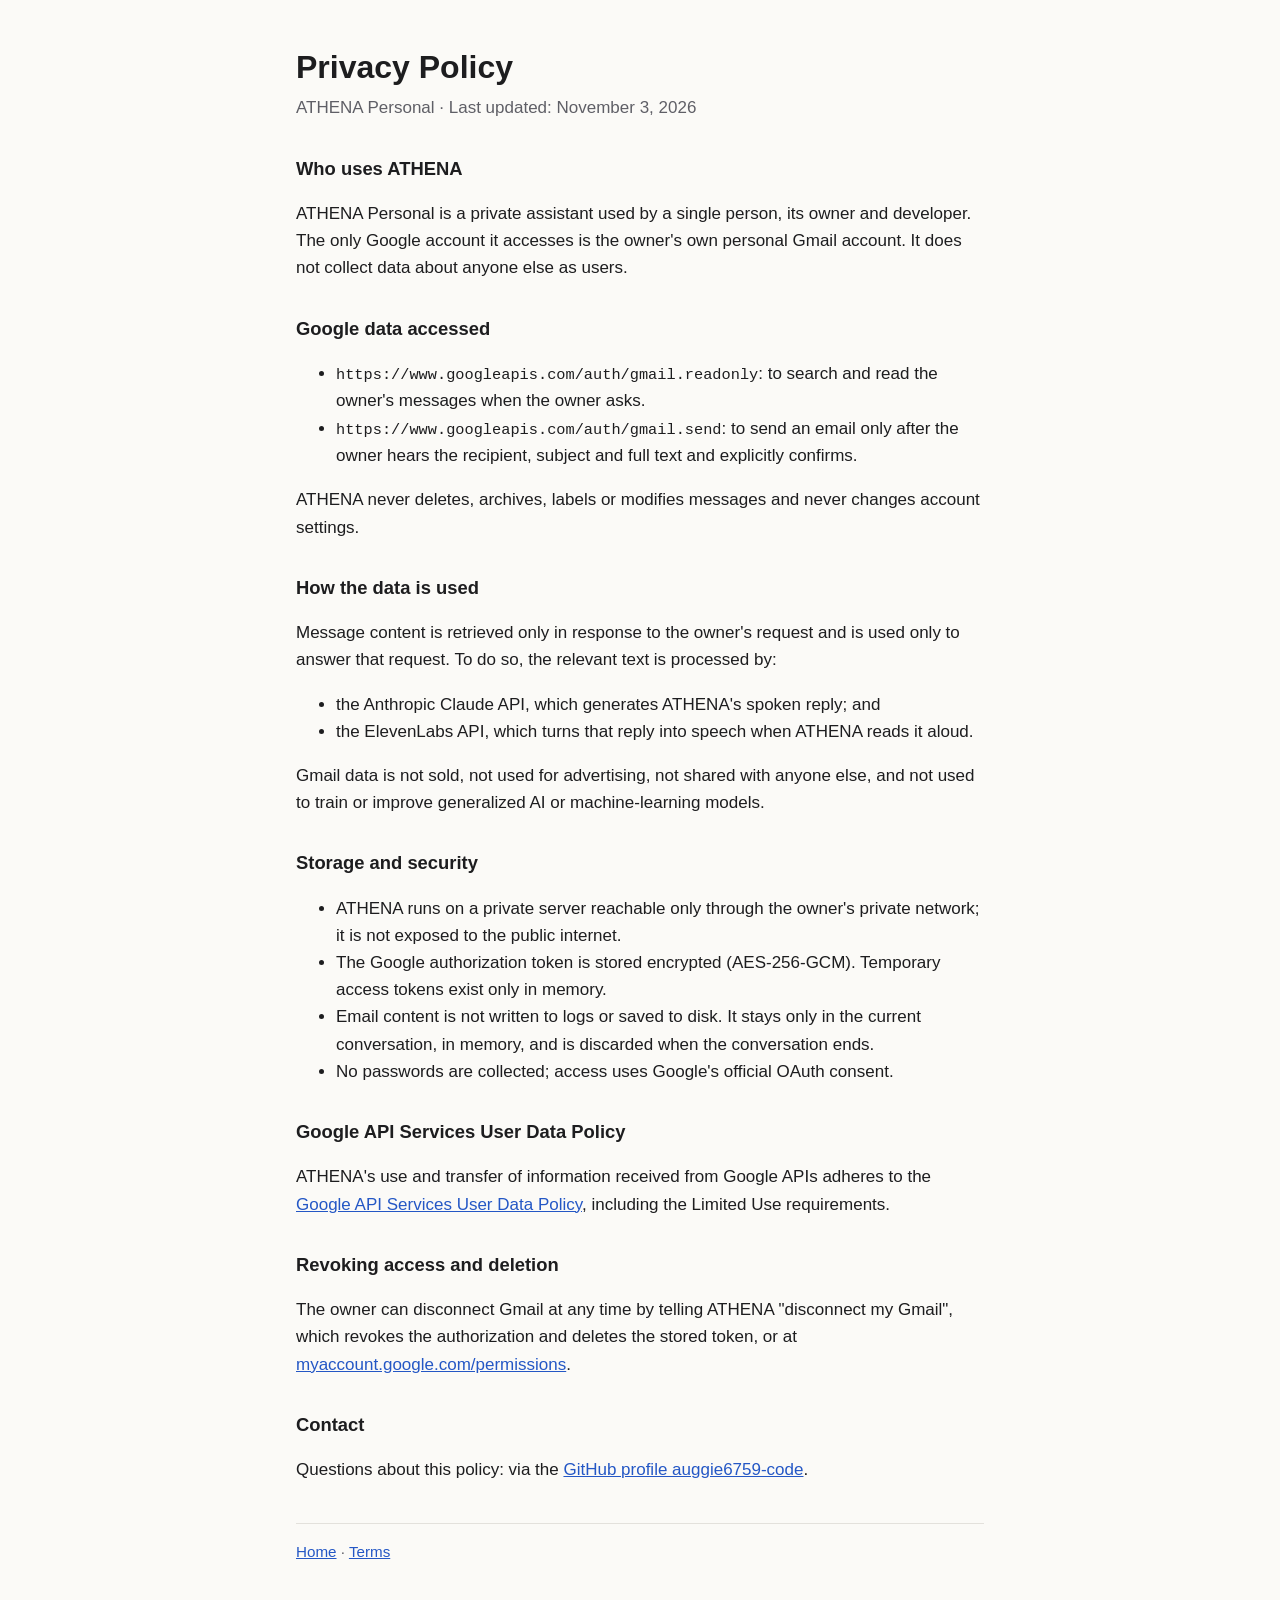
==== privacy.html @ 65f64154 "Sitio informativo de ATHENA Personal (local, sin publicar) Co-Authored-By: Claude Opus 5.5 <noreply@" ====
<!doctype html>
<html lang="en">
<head>
<meta charset="utf-8">
<meta name="viewport" content="width=device-width, initial-scale=1">
<title>ATHENA Privacy Policy</title>
<link rel="stylesheet" href="style.css">
</head>
<body>
<main>
<h1>Privacy Policy</h1>
<p class="lead">ATHENA Personal · Last updated: November 3, 2026</p>

<h2>Who uses ATHENA</h2>
<p>ATHENA Personal is a private assistant used by a single person, its owner and developer. The only Google account it accesses is the owner's own personal Gmail account. It does not collect data about anyone else as users.</p>

<h2>Google data accessed</h2>
<ul>
<li><code>https://www.googleapis.com/auth/gmail.readonly</code>: to search and read the owner's messages when the owner asks.</li>
<li><code>https://www.googleapis.com/auth/gmail.send</code>: to send an email only after the owner hears the recipient, subject and full text and explicitly confirms.</li>
</ul>
<p>ATHENA never deletes, archives, labels or modifies messages and never changes account settings.</p>

<h2>How the data is used</h2>
<p>Message content is retrieved only in response to the owner's request and is used only to answer that request. To do so, the relevant text is processed by:</p>
<ul>
<li>the Anthropic Claude API, which generates ATHENA's spoken reply; and</li>
<li>the ElevenLabs API, which turns that reply into speech when ATHENA reads it aloud.</li>
</ul>
<p>Gmail data is not sold, not used for advertising, not shared with anyone else, and not used to train or improve generalized AI or machine-learning models.</p>

<h2>Storage and security</h2>
<ul>
<li>ATHENA runs on a private server reachable only through the owner's private network; it is not exposed to the public internet.</li>
<li>The Google authorization token is stored encrypted (AES-256-GCM). Temporary access tokens exist only in memory.</li>
<li>Email content is not written to logs or saved to disk. It stays only in the current conversation, in memory, and is discarded when the conversation ends.</li>
<li>No passwords are collected; access uses Google's official OAuth consent.</li>
</ul>

<h2>Google API Services User Data Policy</h2>
<p>ATHENA's use and transfer of information received from Google APIs adheres to the <a href="https://developers.google.com/terms/api-services-user-data-policy">Google API Services User Data Policy</a>, including the Limited Use requirements.</p>

<h2>Revoking access and deletion</h2>
<p>The owner can disconnect Gmail at any time by telling ATHENA "disconnect my Gmail", which revokes the authorization and deletes the stored token, or at <a href="https://myaccount.google.com/permissions">myaccount.google.com/permissions</a>.</p>

<h2>Contact</h2>
<p>Questions about this policy: via the <a href="https://github.com/auggie6759-code">GitHub profile auggie6759-code</a>.</p>

<nav><a href="index.html">Home</a> · <a href="terms.html">Terms</a></nav>
</main>
</body>
</html>
---- style.css ----
:root{--bg:#fbfaf7;--fg:#1d1d1f;--muted:#5f5f66;--line:#e3e1dc;--link:#2457c5}
@media (prefers-color-scheme:dark){:root{--bg:#141416;--fg:#ececef;--muted:#a1a1aa;--line:#2c2c31;--link:#8ab0ff}}
*{box-sizing:border-box}
body{margin:0;background:var(--bg);color:var(--fg);font:17px/1.6 -apple-system,BlinkMacSystemFont,"Segoe UI",Roboto,sans-serif}
main{max-width:720px;margin:0 auto;padding:48px 16px 64px}
h1{font-size:2rem;line-height:1.2;margin:0 0 8px}
h2{font-size:1.15rem;margin:32px 0 8px}
p,li{color:var(--fg)}
.lead{color:var(--muted);margin-top:0}
a{color:var(--link)}
nav{border-top:1px solid var(--line);margin-top:40px;padding-top:16px;color:var(--muted);font-size:.95rem}
code{font-size:.9em}
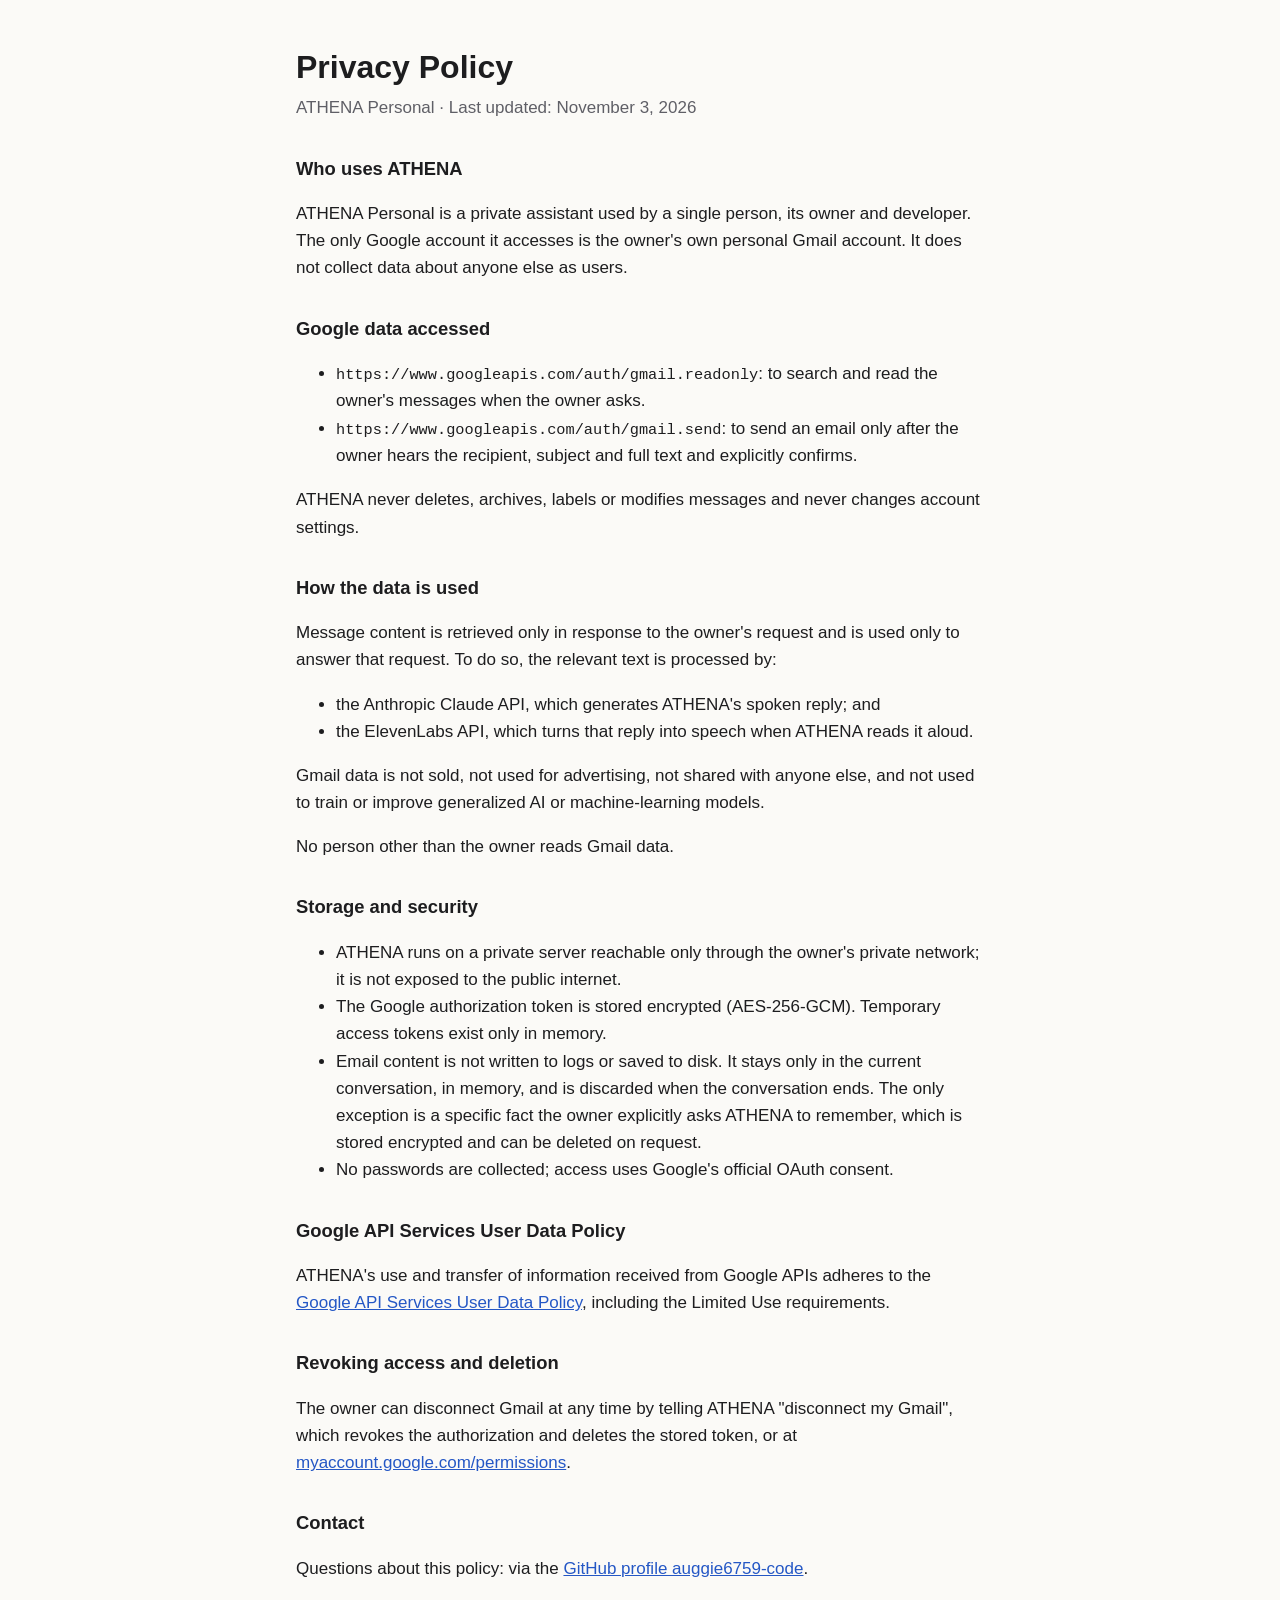
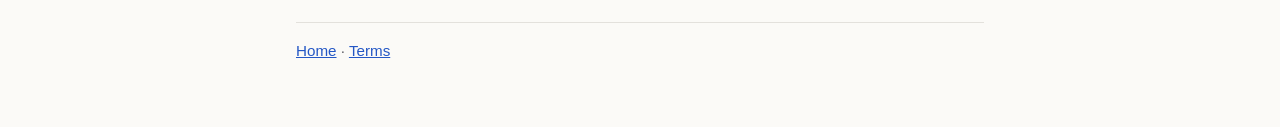
==== commit 7118ca89: "Política: memoria explícita y nadie más lee Gmail Co-Authored-By: Claude Opus 5.5 <noreply@anthropic" ====
--- a/privacy.html
+++ b/privacy.html
@@ -28,12 +28,13 @@
 <li>the ElevenLabs API, which turns that reply into speech when ATHENA reads it aloud.</li>
 </ul>
 <p>Gmail data is not sold, not used for advertising, not shared with anyone else, and not used to train or improve generalized AI or machine-learning models.</p>
+<p>No person other than the owner reads Gmail data.</p>
 
 <h2>Storage and security</h2>
 <ul>
 <li>ATHENA runs on a private server reachable only through the owner's private network; it is not exposed to the public internet.</li>
 <li>The Google authorization token is stored encrypted (AES-256-GCM). Temporary access tokens exist only in memory.</li>
-<li>Email content is not written to logs or saved to disk. It stays only in the current conversation, in memory, and is discarded when the conversation ends.</li>
+<li>Email content is not written to logs or saved to disk. It stays only in the current conversation, in memory, and is discarded when the conversation ends. The only exception is a specific fact the owner explicitly asks ATHENA to remember, which is stored encrypted and can be deleted on request.</li>
 <li>No passwords are collected; access uses Google's official OAuth consent.</li>
 </ul>
 
